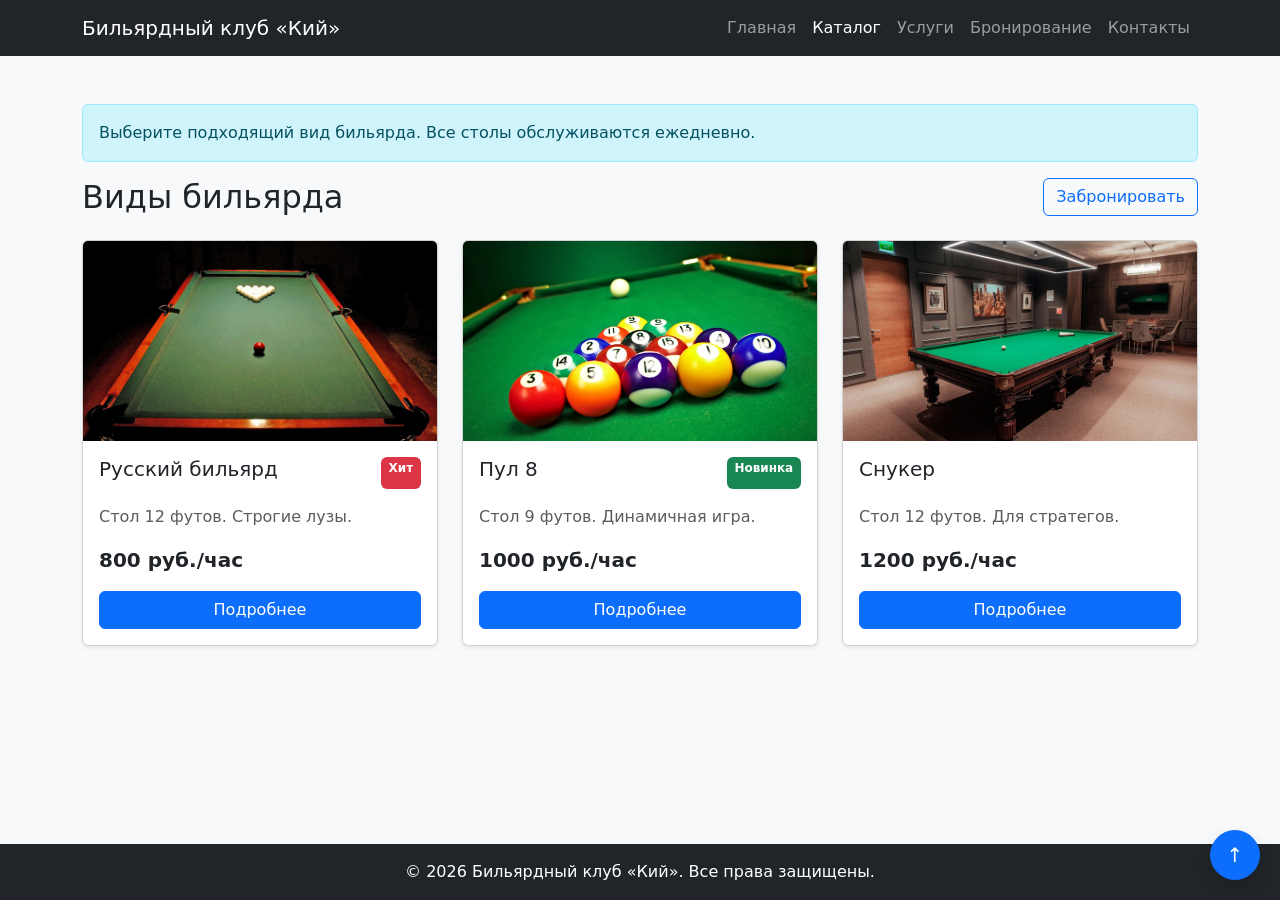
==== catalog.html @ 51e3da86 "feat: create Bootstrap components pages" ====
<!DOCTYPE html>
<html lang="ru">
<head>
  <meta charset="UTF-8">
  <meta name="viewport" content="width=device-width, initial-scale=1.0">
  <title>Каталог | Бильярдный клуб «Кий»</title>
  <link href="https://cdn.jsdelivr.net/npm/bootstrap@5.3.2/dist/css/bootstrap.min.css" rel="stylesheet">
  <link rel="stylesheet" href="css/custom.css">
</head>
<body class="bg-light d-flex flex-column min-vh-100">

  <nav class="navbar navbar-expand-lg navbar-dark bg-dark sticky-top">
    <div class="container">
      <a class="navbar-brand" href="index.html">Бильярдный клуб «Кий»</a>
      <button class="navbar-toggler" type="button" data-bs-toggle="collapse" data-bs-target="#mainNavbar">
        <span class="navbar-toggler-icon"></span>
      </button>
      <div class="collapse navbar-collapse" id="mainNavbar">
        <ul class="navbar-nav ms-auto">
          <li class="nav-item"><a class="nav-link" href="index.html">Главная</a></li>
          <li class="nav-item"><a class="nav-link active" href="catalog.html">Каталог</a></li>
          <li class="nav-item"><a class="nav-link" href="product.html">Услуги</a></li>
          <li class="nav-item"><a class="nav-link" href="order.html">Бронирование</a></li>
          <li class="nav-item"><a class="nav-link" href="contacts.html">Контакты</a></li>
        </ul>
      </div>
    </div>
  </nav>

  <main class="container my-5 flex-grow-1">
    <div class="alert alert-info" role="alert">
      Выберите подходящий вид бильярда. Все столы обслуживаются ежедневно.
    </div>

    <div class="d-flex justify-content-between align-items-center mb-4">
      <h1 class="h2 mb-0">Виды бильярда</h1>
      <a class="btn btn-outline-primary" href="order.html">Забронировать</a>
    </div>

    <div class="row g-4">
      <div class="col-12 col-md-6 col-lg-4">
        <div class="card h-100 shadow-sm">
          <img src="images/russian.jpg" class="card-img-top" alt="Русский бильярд" style="height: 200px; object-fit: cover;">
          <div class="card-body d-flex flex-column">
            <div class="d-flex justify-content-between mb-3">
              <h5 class="card-title">Русский бильярд</h5>
              <span class="badge bg-danger">Хит</span>
            </div>
            <p class="card-text text-muted">Стол 12 футов. Строгие лузы.</p>
            <p class="fw-bold fs-5 mt-auto">800 руб./час</p>
            <a href="product.html" class="btn btn-primary">Подробнее</a>
          </div>
        </div>
      </div>
      <div class="col-12 col-md-6 col-lg-4">
        <div class="card h-100 shadow-sm">
          <img src="images/pool.jpg" class="card-img-top" alt="Пул 8" style="height: 200px; object-fit: cover;">
          <div class="card-body d-flex flex-column">
            <div class="d-flex justify-content-between mb-3">
              <h5 class="card-title">Пул 8</h5>
              <span class="badge bg-success">Новинка</span>
            </div>
            <p class="card-text text-muted">Стол 9 футов. Динамичная игра.</p>
            <p class="fw-bold fs-5 mt-auto">1000 руб./час</p>
            <a href="product.html" class="btn btn-primary">Подробнее</a>
          </div>
        </div>
      </div>
      <div class="col-12 col-md-6 col-lg-4">
        <div class="card h-100 shadow-sm">
          <img src="images/vip.jpg" class="card-img-top" alt="Снукер" style="height: 200px; object-fit: cover;">
          <div class="card-body d-flex flex-column">
            <div class="d-flex justify-content-between mb-3">
              <h5 class="card-title">Снукер</h5>
            </div>
            <p class="card-text text-muted">Стол 12 футов. Для стратегов.</p>
            <p class="fw-bold fs-5 mt-auto">1200 руб./час</p>
            <a href="product.html" class="btn btn-primary">Подробнее</a>
          </div>
        </div>
      </div>
    </div>
  </main>

  <footer class="bg-dark text-white text-center py-3 mt-auto">
    <p class="mb-0">&copy; 2026 Бильярдный клуб «Кий». Все права защищены.</p>
  </footer>

  <a href="#" class="btn btn-primary rounded-circle shadow" style="position: fixed; bottom: 20px; right: 20px; width: 50px; height: 50px; display: flex; align-items: center; justify-content: center; font-size: 20px; z-index: 1000;">↑</a>
  <script src="https://cdn.jsdelivr.net/npm/bootstrap@5.3.2/dist/js/bootstrap.bundle.min.js"></script>
</body>
</html>
---- css/custom.css ----
body {
  min-height: 100vh;
  display: flex;
  flex-direction: column;
}

main {
  flex: 1;
}

.placeholder-image {
  min-height: 320px;
}

.card-img-top {
  height: 200px;
  object-fit: cover;
}
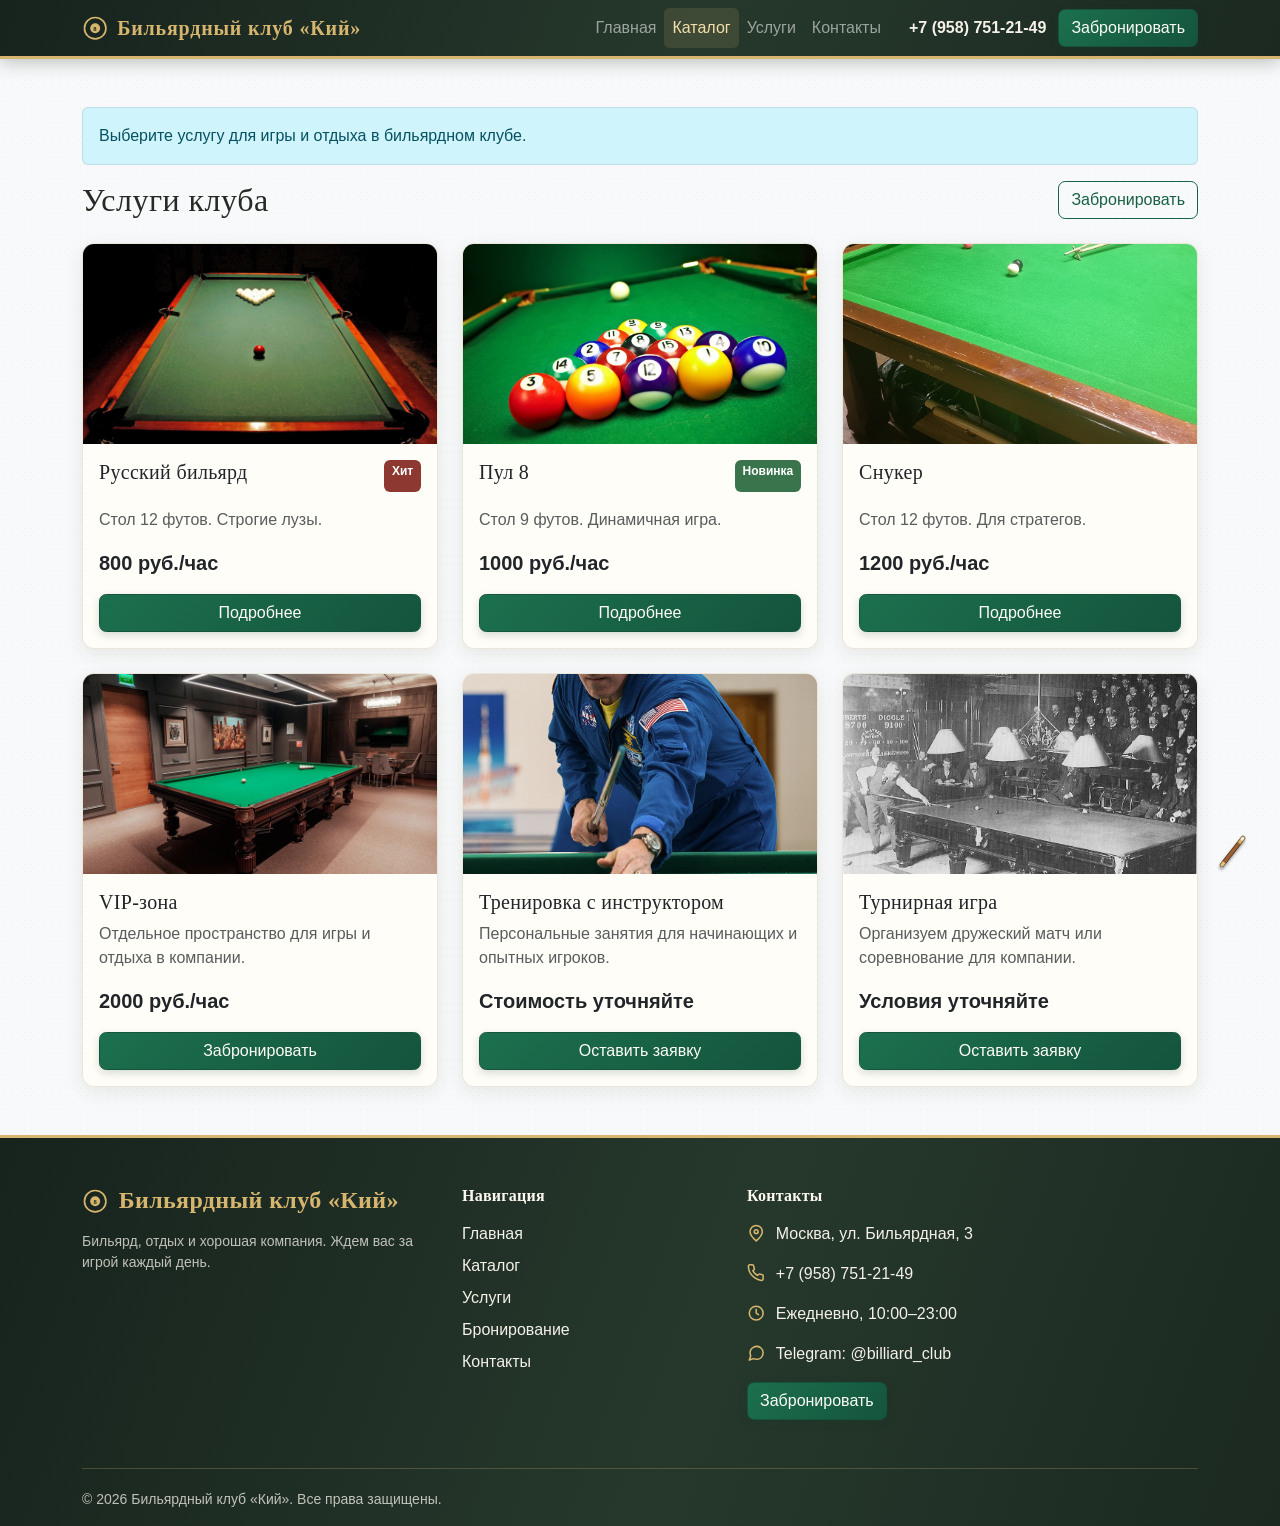
==== commit 34a79a64: "feat: add detailed footer" ====
--- a/catalog.html
+++ b/catalog.html
@@ -11,7 +11,7 @@
 
   <nav class="navbar navbar-expand-lg navbar-dark bg-dark sticky-top">
     <div class="container">
-      <a class="navbar-brand" href="index.html">Бильярдный клуб «Кий»</a>
+      <a class="navbar-brand" href="index.html"><svg class="club-mark" aria-hidden="true" viewBox="0 0 32 32" fill="none" xmlns="http://www.w3.org/2000/svg"><circle cx="16" cy="16" r="13" stroke="currentColor" stroke-width="2"/><circle cx="16" cy="16" r="6" fill="currentColor"/><text x="16" y="19" text-anchor="middle" fill="#17231d" font-size="8" font-weight="700">8</text></svg><span>Бильярдный клуб «Кий»</span></a>
       <button class="navbar-toggler" type="button" data-bs-toggle="collapse" data-bs-target="#mainNavbar">
         <span class="navbar-toggler-icon"></span>
       </button>
@@ -20,20 +20,23 @@
           <li class="nav-item"><a class="nav-link" href="index.html">Главная</a></li>
           <li class="nav-item"><a class="nav-link active" href="catalog.html">Каталог</a></li>
           <li class="nav-item"><a class="nav-link" href="product.html">Услуги</a></li>
-          <li class="nav-item"><a class="nav-link" href="order.html">Бронирование</a></li>
           <li class="nav-item"><a class="nav-link" href="contacts.html">Контакты</a></li>
         </ul>
+        <div class="navbar-actions">
+          <a class="navbar-phone" href="tel:+79587512149">+7 (958) 751-21-49</a>
+          <a class="btn btn-primary navbar-booking" href="order.html">Забронировать</a>
+        </div>
       </div>
     </div>
   </nav>
 
   <main class="container my-5 flex-grow-1">
     <div class="alert alert-info" role="alert">
-      Выберите подходящий вид бильярда. Все столы обслуживаются ежедневно.
+      Выберите услугу для игры и отдыха в бильярдном клубе.
     </div>
 
     <div class="d-flex justify-content-between align-items-center mb-4">
-      <h1 class="h2 mb-0">Виды бильярда</h1>
+      <h1 class="h2 mb-0">Услуги клуба</h1>
       <a class="btn btn-outline-primary" href="order.html">Забронировать</a>
     </div>
 
@@ -68,7 +71,7 @@
       </div>
       <div class="col-12 col-md-6 col-lg-4">
         <div class="card h-100 shadow-sm">
-          <img src="images/vip.jpg" class="card-img-top" alt="Снукер" style="height: 200px; object-fit: cover;">
+          <img src="images/snooker.jpg" class="card-img-top" alt="Стол для снукера" style="height: 200px; object-fit: cover;">
           <div class="card-body d-flex flex-column">
             <div class="d-flex justify-content-between mb-3">
               <h5 class="card-title">Снукер</h5>
@@ -79,14 +82,78 @@
           </div>
         </div>
       </div>
+      <div class="col-12 col-md-6 col-lg-4">
+        <div class="card h-100 shadow-sm">
+          <img src="images/vip.jpg" class="card-img-top" alt="VIP-зона клуба" style="height: 200px; object-fit: cover;">
+          <div class="card-body d-flex flex-column">
+            <h5 class="card-title">VIP-зона</h5>
+            <p class="card-text text-muted">Отдельное пространство для игры и отдыха в компании.</p>
+            <p class="fw-bold fs-5 mt-auto">2000 руб./час</p>
+            <a href="order.html" class="btn btn-primary">Забронировать</a>
+          </div>
+        </div>
+      </div>
+      <div class="col-12 col-md-6 col-lg-4">
+        <div class="card h-100 shadow-sm">
+          <img src="images/instructor.jpg" class="card-img-top" alt="Игрок отрабатывает удар на бильярдном столе" style="height: 200px; object-fit: cover;">
+          <div class="card-body d-flex flex-column">
+            <h5 class="card-title">Тренировка с инструктором</h5>
+            <p class="card-text text-muted">Персональные занятия для начинающих и опытных игроков.</p>
+            <p class="fw-bold fs-5 mt-auto">Стоимость уточняйте</p>
+            <a href="order.html" class="btn btn-primary">Оставить заявку</a>
+          </div>
+        </div>
+      </div>
+      <div class="col-12 col-md-6 col-lg-4">
+        <div class="card h-100 shadow-sm">
+          <img src="images/tournament.jpg" class="card-img-top" alt="Исторический матч по бильярду перед зрителями" style="height: 200px; object-fit: cover;">
+          <div class="card-body d-flex flex-column">
+            <h5 class="card-title">Турнирная игра</h5>
+            <p class="card-text text-muted">Организуем дружеский матч или соревнование для компании.</p>
+            <p class="fw-bold fs-5 mt-auto">Условия уточняйте</p>
+            <a href="order.html" class="btn btn-primary">Оставить заявку</a>
+          </div>
+        </div>
+      </div>
     </div>
   </main>
 
-  <footer class="bg-dark text-white text-center py-3 mt-auto">
-    <p class="mb-0">&copy; 2026 Бильярдный клуб «Кий». Все права защищены.</p>
+  <!-- Подвал -->
+  <footer class="club-footer bg-dark text-white pt-5 pb-3 mt-auto">
+    <div class="container">
+      <div class="row g-4 mb-5">
+        <div class="col-12 col-md-5 col-lg-4">
+          <h3 class="club-footer-brand fw-bold mb-3"><svg class="club-mark" aria-hidden="true" viewBox="0 0 32 32" fill="none" xmlns="http://www.w3.org/2000/svg"><circle cx="16" cy="16" r="13" stroke="currentColor" stroke-width="2"/><circle cx="16" cy="16" r="6" fill="currentColor"/><text x="16" y="19" text-anchor="middle" fill="#17231d" font-size="8" font-weight="700">8</text></svg><span>Бильярдный клуб «Кий»</span></h3>
+          <p class="small text-muted mb-0">Бильярд, отдых и хорошая компания. Ждем вас за игрой каждый день.</p>
+        </div>
+        <div class="col-6 col-md-3 col-lg-3">
+          <h4 class="club-footer-heading h6 fw-bold mb-3">Навигация</h4>
+          <nav class="club-footer-nav d-flex flex-column align-items-start gap-2" aria-label="Навигация в подвале">
+            <a href="index.html">Главная</a>
+            <a href="catalog.html">Каталог</a>
+            <a href="product.html">Услуги</a>
+            <a href="order.html">Бронирование</a>
+            <a href="contacts.html">Контакты</a>
+          </nav>
+        </div>
+        <div class="col-12 col-md-4 col-lg-5">
+          <h4 class="club-footer-heading h6 fw-bold mb-3">Контакты</h4>
+          <div class="d-flex flex-column gap-3">
+            <p class="club-footer-contact mb-0"><svg class="footer-address-icon" aria-hidden="true" viewBox="0 0 24 24" fill="none" xmlns="http://www.w3.org/2000/svg"><path d="M20 10c0 5-8 12-8 12S4 15 4 10a8 8 0 1 1 16 0Z" stroke="currentColor" stroke-width="2"/><circle cx="12" cy="10" r="2.5" stroke="currentColor" stroke-width="2"/></svg><span>Москва, ул. Бильярдная, 3</span></p>
+            <a class="club-footer-contact" href="tel:+79587512149"><svg class="footer-address-icon" aria-hidden="true" viewBox="0 0 24 24" fill="none" xmlns="http://www.w3.org/2000/svg"><path d="M21 16.4v3a2 2 0 0 1-2.2 2A19.8 19.8 0 0 1 10.2 18a19.5 19.5 0 0 1-6-6A19.8 19.8 0 0 1 1.8 3.2 2 2 0 0 1 3.8 1h3a2 2 0 0 1 2 1.7c.1 1 .4 2 .7 2.9a2 2 0 0 1-.5 2.1L7.7 9a16 16 0 0 0 6 6l1.3-1.3a2 2 0 0 1 2.1-.5c.9.3 1.9.6 2.9.7a2 2 0 0 1 1 2.5Z" stroke="currentColor" stroke-width="2" stroke-linecap="round" stroke-linejoin="round"/></svg><span>+7 (958) 751-21-49</span></a>
+            <p class="club-footer-contact mb-0"><svg class="footer-address-icon" aria-hidden="true" viewBox="0 0 24 24" fill="none" xmlns="http://www.w3.org/2000/svg"><circle cx="12" cy="12" r="9" stroke="currentColor" stroke-width="2"/><path d="M12 7v5l3 2" stroke="currentColor" stroke-width="2" stroke-linecap="round"/></svg><span>Ежедневно, 10:00–23:00</span></p>
+            <p class="club-footer-contact mb-0"><svg class="footer-address-icon" aria-hidden="true" viewBox="0 0 24 24" fill="none" xmlns="http://www.w3.org/2000/svg"><path d="M21 11.5a8.4 8.4 0 0 1-.9 3.8 8.5 8.5 0 0 1-7.6 4.7 8.4 8.4 0 0 1-3.8-.9L3 21l1.9-5.7a8.4 8.4 0 0 1-.9-3.8A8.5 8.5 0 0 1 8.7 4a8.4 8.4 0 0 1 3.8-.9h.5a8.5 8.5 0 0 1 8 8v.4Z" stroke="currentColor" stroke-width="2" stroke-linecap="round" stroke-linejoin="round"/></svg><span>Telegram: @billiard_club</span></p>
+            <a class="btn btn-primary club-footer-cta align-self-start" href="order.html">Забронировать</a>
+          </div>
+        </div>
+      </div>
+      <div class="club-footer-bottom d-flex flex-column flex-md-row justify-content-between align-items-md-center gap-3">
+        <p class="small text-muted mb-0">&copy; 2026 Бильярдный клуб «Кий». Все права защищены.</p>
+      </div>
+    </div>
   </footer>
 
-  <a href="#" class="btn btn-primary rounded-circle shadow" style="position: fixed; bottom: 20px; right: 20px; width: 50px; height: 50px; display: flex; align-items: center; justify-content: center; font-size: 20px; z-index: 1000;">↑</a>
+  <a href="#" class="back-to-top" aria-label="Наверх" title="Наверх"><span class="cue-stick" aria-hidden="true"></span></a>
   <script src="https://cdn.jsdelivr.net/npm/bootstrap@5.3.2/dist/js/bootstrap.bundle.min.js"></script>
 </body>
 </html>
--- a/css/custom.css
+++ b/css/custom.css
@@ -1,18 +1,377 @@
+ :root {
+  --bs-primary: #176044;
+  --bs-primary-rgb: 23, 96, 68;
+  --bs-dark: #17231d;
+  --bs-dark-rgb: 23, 35, 29;
+  --bs-warning: #c9a454;
+  --club-felt: #123f31;
+  --club-felt-light: #1c6048;
+  --club-wood: #2b211b;
+  --club-gold: #d6b66f;
+  --club-paper: #f6f2e8;
+  --club-ink: #252a25;
+}
+
 body {
   min-height: 100vh;
   display: flex;
   flex-direction: column;
+  color: var(--club-ink);
+  background-color: var(--club-paper) !important;
+  background-image: radial-gradient(rgba(75, 58, 38, 0.045) 0.7px, transparent 0.7px);
+  background-size: 7px 7px;
+  font-family: "Segoe UI", Tahoma, sans-serif;
 }
 
 main {
   flex: 1;
 }
 
-.placeholder-image {
-  min-height: 320px;
+h1,
+h2,
+h3,
+h4,
+h5,
+.navbar-brand {
+  font-family: Georgia, "Times New Roman", serif;
+  letter-spacing: 0.015em;
+}
+
+.navbar {
+  background: linear-gradient(110deg, #17231d, #26382c 55%, #1b2921) !important;
+  border-bottom: 3px solid var(--club-gold);
+  box-shadow: 0 4px 16px rgba(13, 26, 19, 0.24);
+}
+
+.navbar-brand {
+  display: inline-flex;
+  align-items: center;
+  gap: 0.55rem;
+  color: var(--club-gold) !important;
+  font-weight: 700;
+  letter-spacing: 0.04em;
+}
+
+.club-mark {
+  width: 1.65rem;
+  height: 1.65rem;
+  flex: 0 0 auto;
+  color: var(--club-gold);
+}
+
+.navbar .nav-link {
+  border-radius: 0.35rem;
+  transition: color 160ms ease, background-color 160ms ease;
+}
+
+.navbar .nav-link:hover,
+.navbar .nav-link.active {
+  color: #f4dfaa !important;
+  background-color: rgba(214, 182, 111, 0.14);
+}
+
+.navbar-actions {
+  display: flex;
+  align-items: center;
+  gap: 0.75rem;
+  margin-left: 1.25rem;
+}
+
+.navbar-phone {
+  color: #f5f1e7;
+  font-weight: 600;
+  text-decoration: none;
+  white-space: nowrap;
+}
+
+.navbar-phone:hover {
+  color: var(--club-gold);
+}
+
+.navbar-booking {
+  white-space: nowrap;
+}
+
+.back-to-top {
+  position: fixed;
+  right: 1.25rem;
+  bottom: 1.25rem;
+  z-index: 1000;
+  display: flex;
+  width: 3.5rem;
+  height: 3.5rem;
+  align-items: center;
+  justify-content: center;
+  border: 0;
+  border-radius: 0.5rem;
+  background: transparent;
+  box-shadow: none;
+  text-decoration: none;
+  transition: transform 160ms ease, box-shadow 160ms ease;
+}
+
+.back-to-top:hover {
+  transform: translateY(-3px);
+  box-shadow: none;
+}
+
+.cue-stick {
+  position: absolute;
+  width: 0.3rem;
+  height: 2.45rem;
+  border: 1px solid rgba(65, 39, 20, 0.65);
+  border-radius: 999px;
+  background: linear-gradient(to bottom, #f8edcf 0 12%, #d6b66f 12% 21%, #9a6033 21% 87%, #e0c182 87%);
+  box-shadow: 1px 2px 3px rgba(0, 0, 0, 0.35);
+  transform: rotate(38deg);
+}
+
+.photo-credit {
+  font-size: 0.72rem;
+  line-height: 1.35;
+}
+
+.photo-credit a {
+  color: #647064;
+  text-decoration: underline;
+  text-underline-offset: 0.12em;
+}
+
+.photo-credit a:hover {
+  color: var(--bs-primary);
+}
+
+header.bg-primary,
+.bg-primary {
+  background-color: var(--club-felt) !important;
+  background-image:
+    radial-gradient(ellipse at 50% 130%, rgba(86, 148, 103, 0.27), transparent 58%),
+    repeating-linear-gradient(115deg, rgba(255, 255, 255, 0.018) 0, rgba(255, 255, 255, 0.018) 1px, transparent 1px, transparent 5px),
+    linear-gradient(135deg, #123f31, #1d5a40 52%, #10382c);
+}
+
+header.bg-primary {
+  border-bottom: 5px solid var(--club-gold);
+  box-shadow: inset 0 -18px 34px rgba(9, 28, 19, 0.18);
+}
+
+header h1 {
+  color: #fffaf0;
+  text-shadow: 0 3px 14px rgba(0, 0, 0, 0.35);
+}
+
+.btn {
+  border-radius: 0.45rem;
+  transition: transform 160ms ease, box-shadow 160ms ease, background-color 160ms ease;
+}
+
+.btn:hover {
+  transform: translateY(-1px);
+}
+
+.btn-primary {
+  color: #fffdf6 !important;
+  background: linear-gradient(135deg, #1c704e, #14543d) !important;
+  border-color: #14543d !important;
+  box-shadow: 0 3px 8px rgba(16, 63, 45, 0.18);
+}
+
+.btn-primary:hover {
+  background: linear-gradient(135deg, #15583e, #0e4431) !important;
+  border-color: #0e4431 !important;
+  box-shadow: 0 5px 12px rgba(16, 63, 45, 0.25);
+}
+
+.btn-outline-primary {
+  color: var(--bs-primary) !important;
+  border-color: var(--bs-primary) !important;
+}
+
+.btn-outline-primary:hover {
+  color: #fffdf6 !important;
+  background-color: var(--bs-primary) !important;
+}
+
+.btn-light {
+  color: #25372a !important;
+  background: linear-gradient(#fffdf6, #eee4cc) !important;
+  border-color: #e3d6b8 !important;
+  box-shadow: 0 4px 12px rgba(0, 0, 0, 0.16);
+}
+
+.text-primary {
+  color: var(--bs-primary) !important;
+}
+
+.card,
+.list-group,
+.accordion,
+.alert {
+  border-color: rgba(91, 73, 45, 0.13);
+}
+
+.card {
+  overflow: hidden;
+  background-color: rgba(255, 253, 247, 0.96);
+  border-radius: 0.75rem;
+  box-shadow: 0 5px 18px rgba(46, 39, 27, 0.09) !important;
+  transition: transform 180ms ease, box-shadow 180ms ease;
+}
+
+.card:hover {
+  transform: translateY(-3px);
+  box-shadow: 0 10px 24px rgba(46, 39, 27, 0.15) !important;
+}
+
+.card-header {
+  background: linear-gradient(110deg, #176044, #1d7652) !important;
 }
 
 .card-img-top {
   height: 200px;
   object-fit: cover;
+}
+
+.placeholder-image {
+  min-height: 320px;
+}
+
+.badge.bg-warning {
+  color: #342915 !important;
+  background-color: var(--club-gold) !important;
+}
+
+.badge.bg-danger {
+  background-color: #8d3931 !important;
+}
+
+.badge.bg-success {
+  background-color: #39744c !important;
+}
+
+.table {
+  --bs-table-striped-bg: rgba(201, 164, 84, 0.09);
+  --bs-table-border-color: rgba(91, 73, 45, 0.18);
+  background-color: rgba(255, 253, 247, 0.8);
+}
+
+.form-control,
+.form-select,
+.input-group-text {
+  border-color: #d8cfbb;
+  background-color: #fffdf8;
+}
+
+.form-control:focus,
+.form-select:focus {
+  border-color: #579477;
+  box-shadow: 0 0 0 0.2rem rgba(23, 96, 68, 0.15);
+}
+
+.form-check-input:checked {
+  background-color: var(--bs-primary);
+  border-color: var(--bs-primary);
+}
+
+.accordion-item {
+  overflow: hidden;
+  background-color: rgba(255, 253, 247, 0.96);
+  border-color: rgba(91, 73, 45, 0.16);
+}
+
+.accordion-button:not(.collapsed) {
+  color: #164b36;
+  background-color: #e8eee5;
+  box-shadow: inset 0 -1px 0 rgba(91, 73, 45, 0.12);
+}
+
+.accordion-button:focus {
+  border-color: #579477;
+  box-shadow: 0 0 0 0.2rem rgba(23, 96, 68, 0.15);
+}
+
+footer.bg-dark {
+  color: #e9e3d5 !important;
+  background: linear-gradient(110deg, #17231d, #26382c 55%, #1b2921) !important;
+  border-top: 3px solid var(--club-gold);
+}
+
+.club-footer {
+  color: #f5f1e7 !important;
+}
+
+.club-footer .text-muted {
+  color: rgba(245, 241, 231, 0.76) !important;
+}
+
+.club-footer-brand {
+  display: flex;
+  align-items: center;
+  gap: 0.65rem;
+  color: var(--club-gold);
+  font-size: 1.5rem;
+}
+
+.club-footer-heading {
+  color: #fffaf0;
+}
+
+.club-footer-nav a,
+.club-footer-contact {
+  color: #f5f1e7;
+  text-decoration: none;
+}
+
+.club-footer-nav a:hover,
+.club-footer-contact[href]:hover {
+  color: var(--club-gold);
+}
+
+.club-footer-contact {
+  display: flex;
+  align-items: center;
+  gap: 0.65rem;
+}
+
+.footer-address-icon {
+  width: 1.15rem;
+  height: 1.15rem;
+  flex: 0 0 auto;
+  color: var(--club-gold);
+}
+
+.club-footer-bottom {
+  border-top: 1px solid rgba(214, 182, 111, 0.25);
+  padding-top: 1.25rem;
+}
+
+.club-footer-cta {
+  background: linear-gradient(135deg, #1c704e, #14543d) !important;
+}
+
+@media (prefers-reduced-motion: reduce) {
+  *,
+  *::before,
+  *::after {
+    scroll-behavior: auto !important;
+    transition-duration: 0.01ms !important;
+  }
+}
+
+@media (max-width: 575.98px) {
+  .back-to-top {
+    right: 0.9rem;
+    bottom: 0.9rem;
+  }
+}
+
+@media (max-width: 991.98px) {
+  .navbar-actions {
+    align-items: flex-start;
+    flex-direction: column;
+    gap: 0.5rem;
+    margin: 0.5rem 0 0;
+    padding: 0.75rem 0 0;
+    border-top: 1px solid rgba(214, 182, 111, 0.28);
+  }
 }
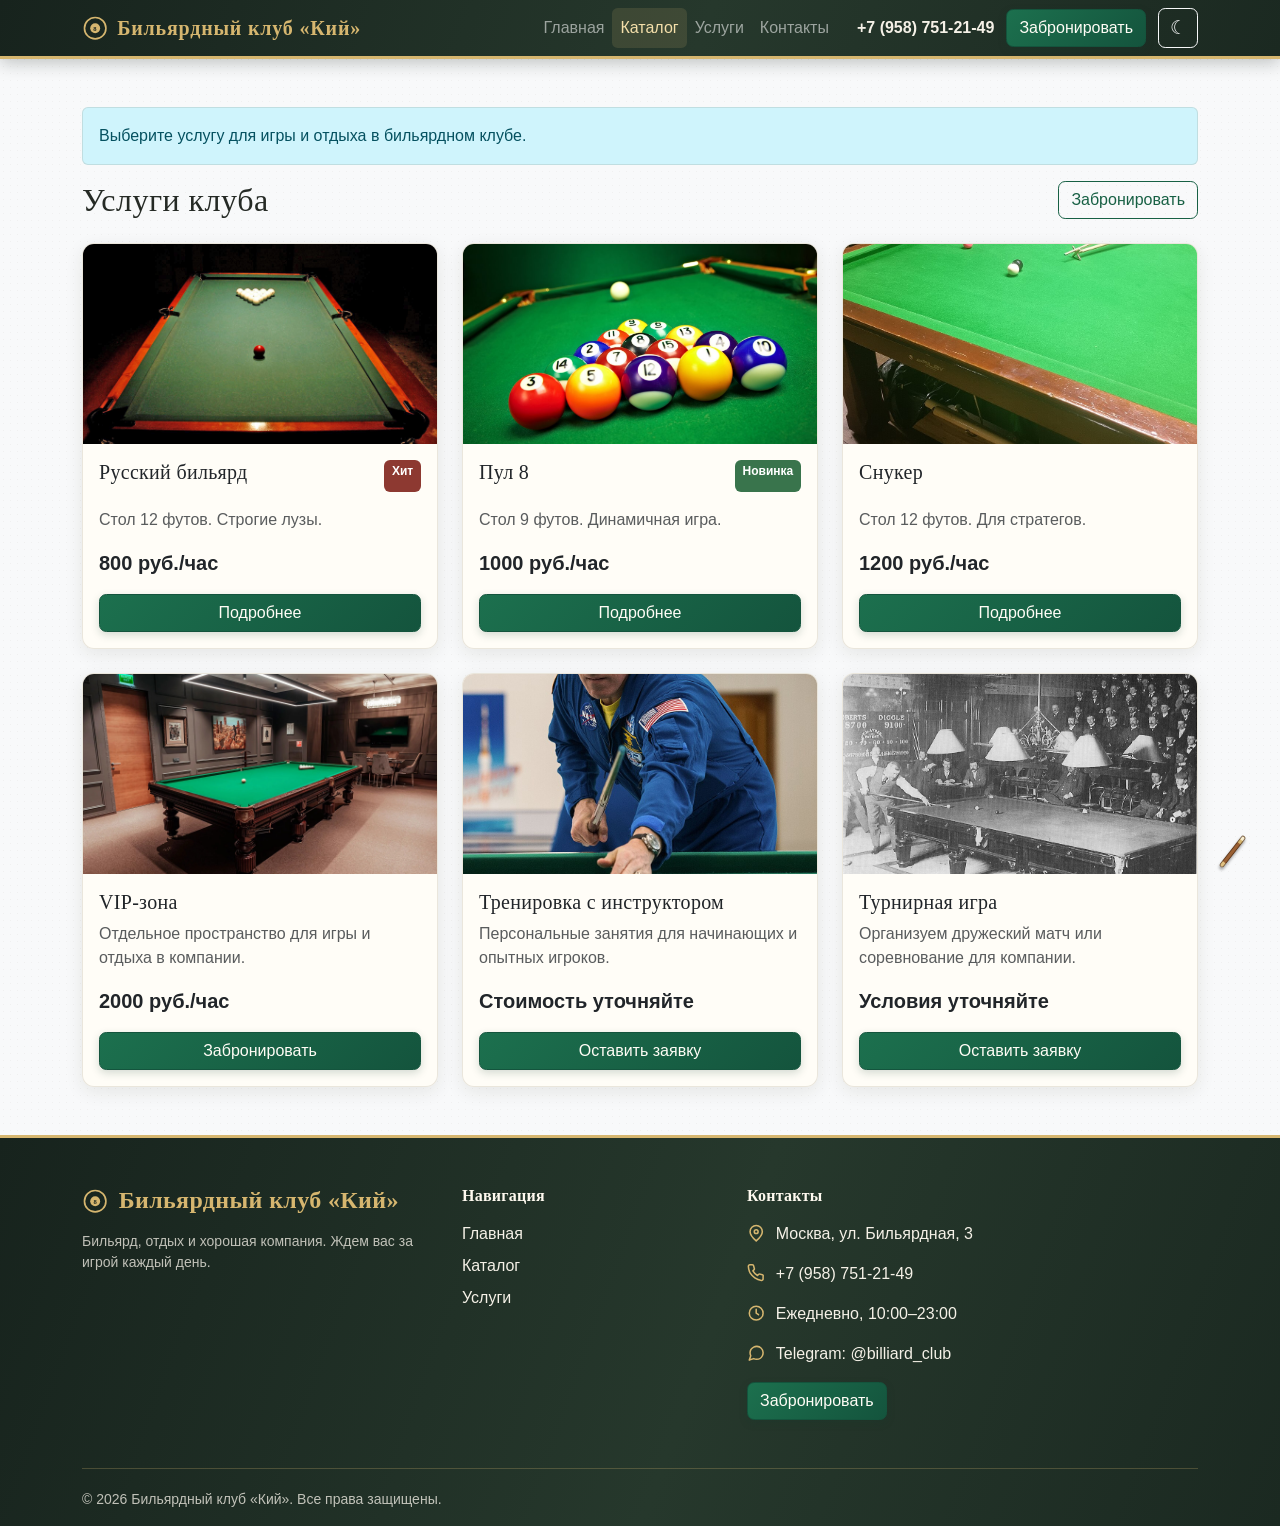
==== commit efae58a9: "sos" ====
--- a/catalog.html
+++ b/catalog.html
@@ -4,8 +4,10 @@
   <meta charset="UTF-8">
   <meta name="viewport" content="width=device-width, initial-scale=1.0">
   <title>Каталог | Бильярдный клуб «Кий»</title>
+  <script>try { document.documentElement.dataset.theme = localStorage.getItem('clubTheme') || 'light'; } catch {}</script>
   <link href="https://cdn.jsdelivr.net/npm/bootstrap@5.3.2/dist/css/bootstrap.min.css" rel="stylesheet">
   <link rel="stylesheet" href="css/custom.css">
+  <script src="js/theme.js" defer></script>
 </head>
 <body class="bg-light d-flex flex-column min-vh-100">
 
@@ -25,6 +27,7 @@
         <div class="navbar-actions">
           <a class="navbar-phone" href="tel:+79587512149">+7 (958) 751-21-49</a>
           <a class="btn btn-primary navbar-booking" href="order.html">Забронировать</a>
+          <button class="btn btn-outline-light theme-toggle" type="button" id="themeToggle" aria-label="Включить темную тему" aria-pressed="false" title="Сменить тему"><span id="themeIcon" aria-hidden="true">☾</span></button>
         </div>
       </div>
     </div>
@@ -132,8 +135,6 @@
             <a href="index.html">Главная</a>
             <a href="catalog.html">Каталог</a>
             <a href="product.html">Услуги</a>
-            <a href="order.html">Бронирование</a>
-            <a href="contacts.html">Контакты</a>
           </nav>
         </div>
         <div class="col-12 col-md-4 col-lg-5">
--- a/css/custom.css
+++ b/css/custom.css
@@ -21,6 +21,13 @@
   background-image: radial-gradient(rgba(75, 58, 38, 0.045) 0.7px, transparent 0.7px);
   background-size: 7px 7px;
   font-family: "Segoe UI", Tahoma, sans-serif;
+  transition: background-color 350ms ease, color 350ms ease, background-image 350ms ease;
+}
+
+html[data-theme="dark"] body {
+  color: #e8eee8;
+  background-color: #151c18 !important;
+  background-image: radial-gradient(rgba(221, 231, 220, 0.045) 0.7px, transparent 0.7px);
 }
 
 main {
@@ -90,6 +97,16 @@
 
 .navbar-booking {
   white-space: nowrap;
+}
+
+.theme-toggle {
+  display: inline-grid;
+  width: 2.5rem;
+  height: 2.5rem;
+  flex: 0 0 auto;
+  place-items: center;
+  padding: 0;
+  font-size: 1.2rem;
 }
 
 .back-to-top {
@@ -255,6 +272,57 @@
   background-color: rgba(255, 253, 247, 0.8);
 }
 
+.record-medal {
+  display: inline-block;
+  width: 1.8rem;
+  text-align: center;
+  font-size: 1.2rem;
+}
+
+.medal-gold {
+  color: #b8860b;
+}
+
+.medal-silver {
+  color: #75808a;
+}
+
+.medal-bronze {
+  color: #a45a32;
+}
+
+.booking-total {
+  background: #e8eee5;
+  border: 1px solid rgba(23, 96, 68, 0.2);
+}
+
+.booking-total-amount {
+  display: block;
+  color: var(--club-felt);
+  font-size: 2.5rem;
+  line-height: 1.2;
+}
+
+.champion-panel {
+  background: linear-gradient(145deg, #173f30, #286447);
+  border: 1px solid rgba(214, 182, 111, 0.7);
+}
+
+body,
+.card,
+.list-group-item,
+.accordion-item,
+.accordion-button,
+.modal-content,
+.bg-white,
+.table,
+.form-control,
+.form-select,
+.input-group-text,
+.booking-total {
+  transition: background-color 350ms ease, color 350ms ease, border-color 350ms ease;
+}
+
 .form-control,
 .form-select,
 .input-group-text {
@@ -374,4 +442,65 @@
     padding: 0.75rem 0 0;
     border-top: 1px solid rgba(214, 182, 111, 0.28);
   }
+}
+
+html[data-theme="dark"] .card,
+html[data-theme="dark"] .list-group-item,
+html[data-theme="dark"] .accordion-item,
+html[data-theme="dark"] .accordion-button,
+html[data-theme="dark"] .modal-content,
+html[data-theme="dark"] .bg-white {
+  color: #e8eee8;
+  background-color: #202a24 !important;
+  border-color: #3b4a40;
+}
+
+html[data-theme="dark"] .accordion-button:not(.collapsed) {
+  color: #e8eee8;
+  background-color: #293a30 !important;
+}
+
+html[data-theme="dark"] .text-muted {
+  color: #b6c1b8 !important;
+}
+
+html[data-theme="dark"] .table {
+  --bs-table-color: #e8eee8;
+  --bs-table-bg: #202a24;
+  --bs-table-striped-bg: #26332b;
+  --bs-table-striped-color: #e8eee8;
+  --bs-table-border-color: #3b4a40;
+}
+
+html[data-theme="dark"] .form-control,
+html[data-theme="dark"] .form-select,
+html[data-theme="dark"] .input-group-text {
+  color: #e8eee8;
+  background-color: #202a24;
+  border-color: #526457;
+}
+
+html[data-theme="dark"] .form-control::placeholder {
+  color: #aeb9b0;
+}
+
+html[data-theme="dark"] .booking-total {
+  background-color: #26372d;
+  border-color: #476653;
+}
+
+html[data-theme="dark"] .booking-total-amount {
+  color: #b9d8c2;
+}
+
+html[data-theme="dark"] .alert-info {
+  color: #d7e8df;
+  background-color: #203b33;
+  border-color: #386451;
+}
+
+@media (prefers-reduced-motion: reduce) {
+  body {
+    transition-duration: 0.01ms;
+  }
 }
